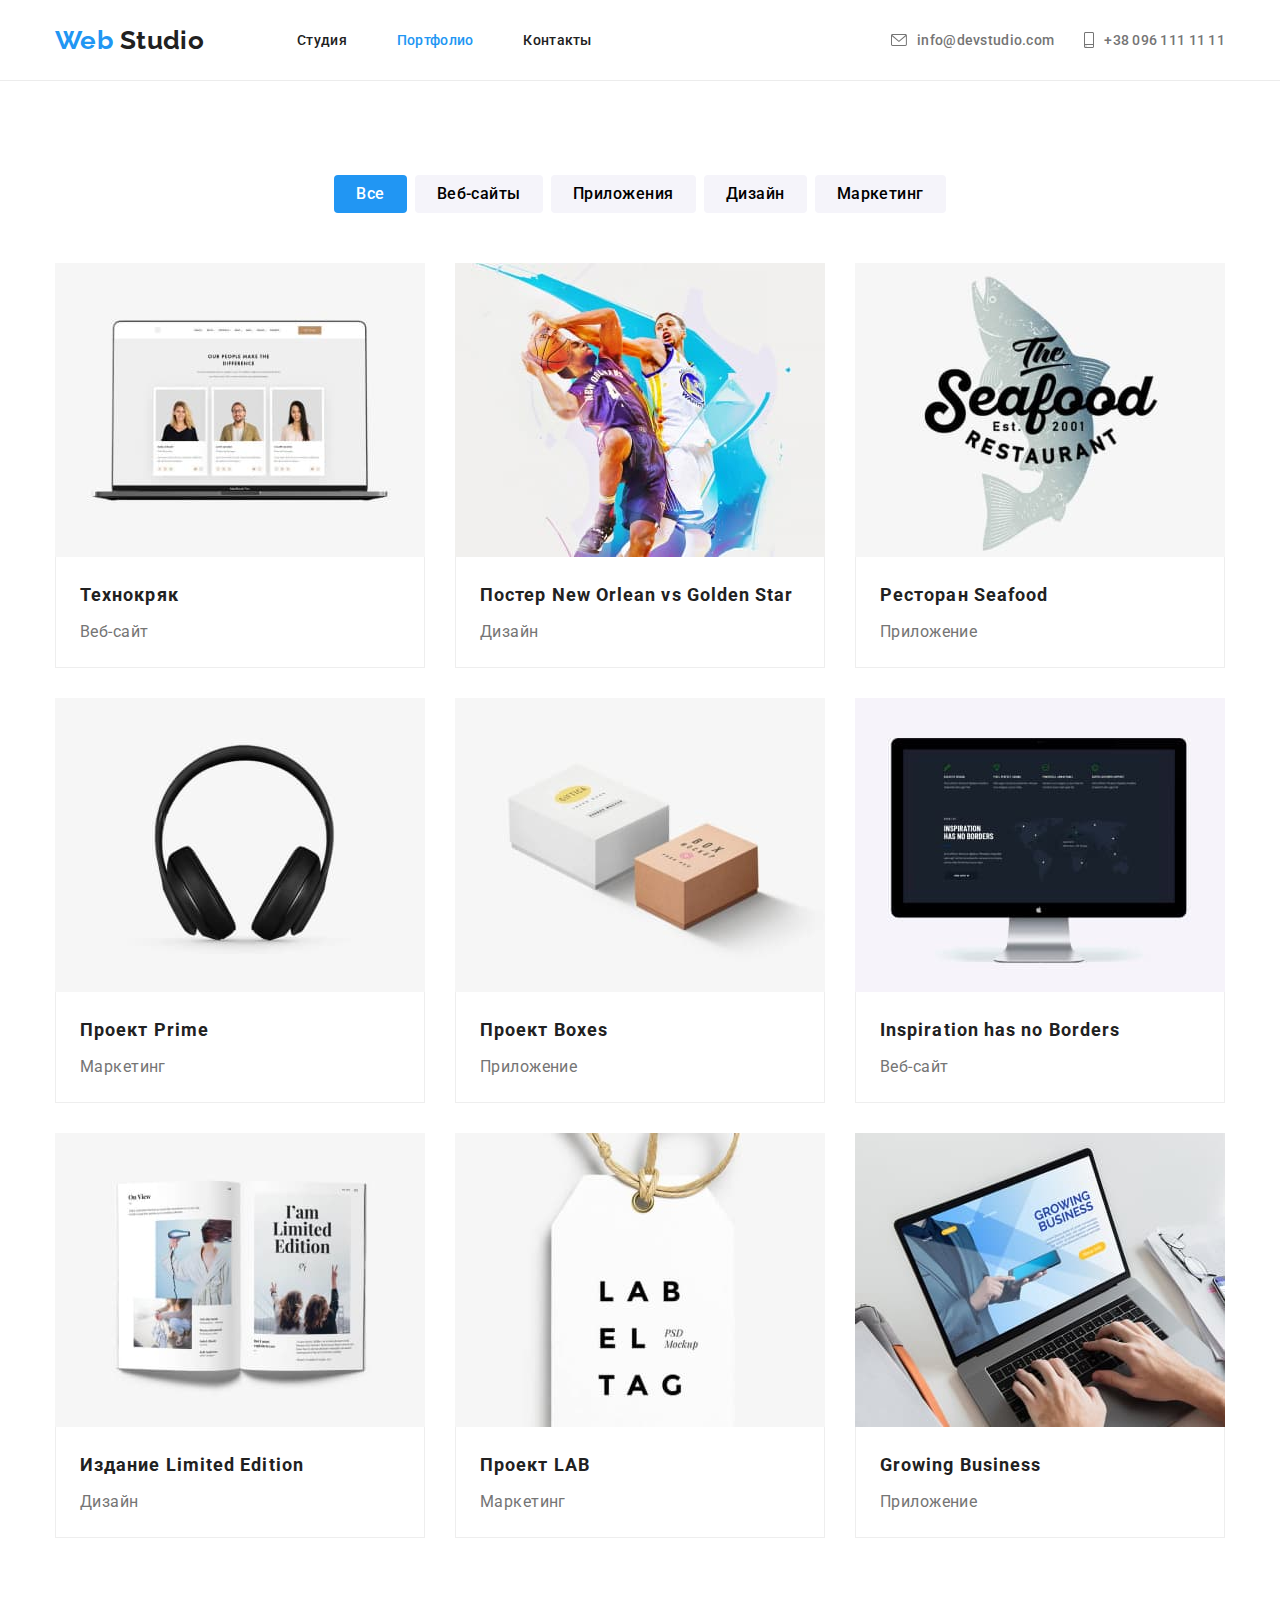
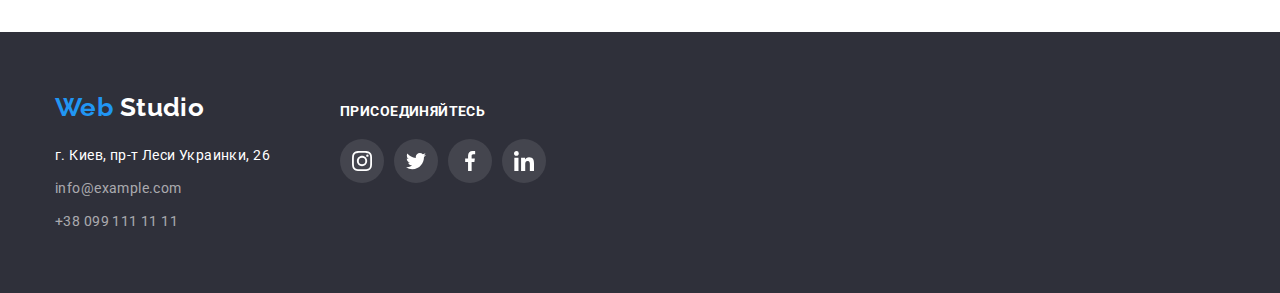
==== portfolio.html @ fd0c1992 "Initial commit" ====
<!DOCTYPE html>
<html lang="ru">
	<head>
		<meta charset="UTF-8" />
		<meta http-equiv="X-UA-Compatible" content="IE=edge" />
		<meta name="viewport" content="width=device-width, initial-scale=1.0" />
		<title>Portfolio</title>
		<!-- Fonts -->
		<link rel="preconnect" href="https://fonts.googleapis.com" />
		<link rel="preconnect" href="https://fonts.gstatic.com" crossorigin />
		<link
			href="https://fonts.googleapis.com/css2?family=Raleway:wght@700&family=Roboto:wght@400;500;700;900&display=swap"
			rel="stylesheet"
		/>
		<!-- Fonts -->
		<!-- Normalize! -->
		<link
			rel="stylesheet"
			href="https://cdnjs.cloudflare.com/ajax/libs/modern-normalize/1.1.0/modern-normalize.min.css"
		/>
		<!-- Normalize! -->
		<link rel="stylesheet" href="./css/styles.css" />
	</head>

	<body>
		<header class="header">
			<div class="container header-container">
				<a class="logo link" href="./index.html">
					<span class="logo-accent">Web</span>
					Studio
				</a>
				<nav class="header-nav">
					<ul class="header-list list">
						<li class="header-item">
							<a class="header-link link" href="./index.html">Студия</a>
						</li>
						<li class="header-item">
							<a class="header-link header-link-porfolio link" href="./portfolio.html">Портфолио</a>
						</li>
						<li class="header-item"><a class="header-link link" href="#">Контакты</a></li>
					</ul>
				</nav>
				<ul class="header-list-contacts list">
					<li class="headear-item-icons">
						<a class="header-contacts link" href="mailto:info@devstudio.com">
							<svg class="icons-contacts" width="16" height="12">
								<use href="./images/icons/icons.svg#mail"></use>
							</svg>
							info@devstudio.com
						</a>
					</li>
					<li class="headear-item-icons">
						<a class="header-contacts link" href="tel:+380961111111">
							<svg class="icons-contacts" width="10" height="16">
								<use href="./images/icons/icons.svg#telephone"></use>
							</svg>
							+38 096 111 11 11
						</a>
					</li>
				</ul>
			</div>
		</header>
		<main>
			<section class="section">
				<div class="container portfolio-container">
					<h1 class="visually-hidden">Портфолио</h1>
					<ul class="list portfolio-filter-container">
						<li class="portfolio-filter">
							<button class="portfolio-filter-btn portfolio-filter-btn-accent" type="button">Все</button>
						</li>
						<li class="portfolio-filter">
							<button class="portfolio-filter-btn" type="button">Веб-сайты</button>
						</li>
						<li class="portfolio-filter">
							<button class="portfolio-filter-btn" type="button">Приложения</button>
						</li>
						<li class="portfolio-filter">
							<button class="portfolio-filter-btn" type="button">Дизайн</button>
						</li>
						<li class="portfolio-filter">
							<button class="portfolio-filter-btn" type="button">Маркетинг</button>
						</li>
					</ul>
					<ul class="list portfolio-list-container">
						<li class="">
							<a class="link portfolio-link" href="">
								<img src="./images/portfolio/techno.jpg" alt="Технокряк" width="370" />
								<div class="portfolio-item-container">
									<h2 class="portfolio-item-uppertitle">Технокряк</h2>
									<p class="portfolio-item-txt">Веб-сайт</p>
								</div>
							</a>
						</li>
						<li class="">
							<a class="link portfolio-link" href="">
								<img src="./images/portfolio/poster.jpg" alt="Постер New Orlean vs Golden Star" width="370" />
								<div class="portfolio-item-container">
									<h2 class="portfolio-item-uppertitle">Постер New Orlean vs Golden Star</h2>
									<p class="portfolio-item-txt">Дизайн</p>
								</div>
							</a>
						</li>
						<li class="">
							<a class="link portfolio-link" href="">
								<img src="./images/portfolio/rest.jpg" alt="Ресторан Seafood" width="370" />
								<div class="portfolio-item-container">
									<h2 class="portfolio-item-uppertitle">Ресторан Seafood</h2>
									<p class="portfolio-item-txt">Приложение</p>
								</div>
							</a>
						</li>
						<li class="">
							<a class="link portfolio-link" href="">
								<img src="./images/portfolio/projprime.jpg" alt="Проект Prime" width="370" />
								<div class="portfolio-item-container">
									<h2 class="portfolio-item-uppertitle">Проект Prime</h2>
									<p class="portfolio-item-txt">Маркетинг</p>
								</div>
							</a>
						</li>
						<li class="">
							<a class="link portfolio-link" href="">
								<img src="./images/portfolio/proj_boxes.jpg" alt="Проект Boxes" width="370" />
								<div class="portfolio-item-container">
									<h2 class="portfolio-item-uppertitle">Проект Boxes</h2>
									<p class="portfolio-item-txt">Приложение</p>
								</div>
							</a>
						</li>
						<li class="">
							<a class="link portfolio-link" href="">
								<img src="./images/portfolio/web.jpg" alt="Inspiration has no Borders" width="370" />
								<div class="portfolio-item-container">
									<h2 class="portfolio-item-uppertitle">Inspiration has no Borders</h2>
									<p class="portfolio-item-txt">Веб-сайт</p>
								</div>
							</a>
						</li>
						<li class="">
							<a class="link portfolio-link" href="">
								<img src="./images/portfolio/lim_edit.jpg" alt="Издание Limited Edition" width="370" />
								<div class="portfolio-item-container">
									<h2 class="portfolio-item-uppertitle">Издание Limited Edition</h2>
									<p class="portfolio-item-txt">Дизайн</p>
								</div>
							</a>
						</li>
						<li class="">
							<a class="link portfolio-link" href="">
								<img src="./images/portfolio/lab.jpg" alt="Проект LAB" width="370" />
								<div class="portfolio-item-container">
									<h2 class="portfolio-item-uppertitle">Проект LAB</h2>
									<p class="portfolio-item-txt">Маркетинг</p>
								</div>
							</a>
						</li>
						<li class="">
							<a class="link portfolio-link" href="">
								<img src="./images/portfolio/grow_bus.jpg" alt="Growing Business" width="370" />
								<div class="portfolio-item-container">
									<h2 class="portfolio-item-uppertitle">Growing Business</h2>
									<p class="portfolio-item-txt">Приложение</p>
								</div>
							</a>
						</li>
					</ul>
				</div>
			</section>
		</main>
		<footer class="footer">
			<div class="container footer-container">
				<div class="footer-addres">
					<a class="logo link logo-footer" href="./index.html">
						<span class="logo-accent">Web</span>
						<span class="logo-accent-footer">Studio</span>
					</a>
					<address>
						<ul class="list addres-list">
							<li class="addres-item">
								<a
									class="link footer-contacts"
									href="https://goo.gl/maps/LrQvVppch2CSXuQx8"
									target="_blank"
									rel="noopener noreferrer"
								>
									г. Киев, пр-т Леси Украинки, 26
								</a>
							</li>
							<li class="addres-item">
								<a class="footer-contacts link" href="mailto:info@example.com">info@example.com</a>
							</li>
							<li class="addres-item">
								<a class="footer-contacts link" href="tel:+380991111111">+38 099 111 11 11</a>
							</li>
						</ul>
					</address>
				</div>
				<div class="footer-socials">
					<p class="footer-socials-title">Присоединяйтесь</p>
					<ul class="list footer-socials-list">
						<li class="footer-socials-item">
							<a
								class="link footer-socials-link"
								target="_blank"
								rel="noopener noreferrer"
								href="https://www.instagram.com/"
								aria-label="Инстаграм"
							>
								<svg class="footers-icons" width="20" height="20">
									<use href="./images/icons/icons.svg#instagram"></use>
								</svg>
							</a>
						</li>
						<li class="footer-socials-item">
							<a
								class="link footer-socials-link"
								target="_blank"
								rel="noopener noreferrer"
								href="https://twitter.com/?lang=ru"
								aria-label="Твиттер"
							>
								<svg class="footers-icons" width="20" height="20">
									<use href="./images/icons/icons.svg#twitter"></use>
								</svg>
							</a>
						</li>
						<li class="footer-socials-item">
							<a
								class="link footer-socials-link"
								target="_blank"
								rel="noopener noreferrer"
								href="https://www.facebook.com/"
								aria-label="Фейсбук"
							>
								<svg class="footers-icons" width="20" height="20">
									<use href="./images/icons/icons.svg#facebook"></use>
								</svg>
							</a>
						</li>
						<li class="footer-socials-item">
							<a
								class="link footer-socials-link"
								target="_blank"
								rel="noopener noreferrer"
								href="https://www.linkedin.com/"
								aria-label="Линкедин"
							>
								<svg class="footers-icons" width="20" height="20">
									<use href="./images/icons/icons.svg#linkedin"></use>
								</svg>
							</a>
						</li>
					</ul>
				</div>
			</div>
		</footer>
	</body>
</html>
---- css/styles.css ----
:root {
  /* fonts */
  --main-font: Roboto, sans-serif;
  --secondary-font: Raleway, sans-serif;

  /* text colors */
  --main-txt-color: #212121;
  --secondary-txt-color: #ffffff;
  --accent-txt-color: #2196f3;
  --paragraph-txt-color: #757575;
  --addres-txt-color: rgba(255, 255, 255, 0.6);

  /* bg coloros */
  --dark-bg-color: #2f303a;
  --light-bg-color: #f5f4fa;
  --accent-bg-color: #2196f3;
  --main-bg-color: #fff;

  /* others */
  --header-line-color: #ececec;
  --hero-btn-hover-color: #188ce8;
  --team-item-bg-color: #ffffff;
  --icons-color: #AFB1B8;
  --icons-hover-colors: white; 
}

body {
  font-family: var(--main-font);
  color: var(--main-txt-color);
  background-color: var(--main-bg-color);
  font-size: 14px;
  letter-spacing: 0.03em;
}

/* reset styles */
.link {
  text-decoration: none;
  color: currentColor;
}

.list {
  list-style: none;
  padding: 0;
  margin: 0;
}

h1,
h2,
h3,
h4,
h5,
h6,
p {
  padding: 0;
  margin: 0;
}

img {
  display: block;
  max-width: 100%;
  height: auto;
}

.section {
  padding-top: 94px;
  padding-bottom: 94px;
  padding-right: 0;
  padding-left: 0;
}

/* base styles */

.logo-accent {
  color: var(--accent-txt-color);
}

.container {
  width: 1200px;
  padding-left: 15px;
  padding-right: 15px;
  margin-left: auto;
  margin-right: auto;

  /* outline: 2px solid red; */
  /* outline-offset: -2px; */
}

.visually-hidden {
  position: absolute;
  width: 1px;
  height: 1px;
  margin: -1px;
  border: 0;
  padding: 0;

  white-space: nowrap;
  clip-path: inset(100%);
  clip: rect(0 0 0 0);
  overflow: hidden;
}

/*====== Header section======== */

.header {
  border-bottom: 1px solid var(--header-line-color);
}

.header-container {
  display: flex;
  align-items: center;
}

.logo {
  margin-right: 93px;

  color: var(--main-txt-color);
  font-weight: 700;
  font-size: 26px;
  line-height: calc(31 / 26);
  font-family: 'Raleway';
}

.header-nav {
  margin-right: auto;
}

.header-list {
  display: flex;
  gap: 50px;
}

.header-link {
  padding-top: 32px;
  padding-bottom: 32px;
  display: block;

  font-weight: 500;
  line-height: calc(16 / 14);
  letter-spacing: 0.02em;
  color: var(--main-txt-color);
}
.header-link:hover,
.header-link:focus {
  color: var(--accent-txt-color);
}
.header-link-studio {
  color: var(--accent-txt-color);
}
.header-link-porfolio {
  color: var(--accent-txt-color);
}

.header-contacts {
  padding-top: 32px;
  padding-bottom: 32px;
  display: flex;
  align-items: center;

  font-weight: 500;
  line-height: calc(16 / 14);
  letter-spacing: 0.02em;
  color: var(--paragraph-txt-color);
}

.header-contacts:hover,
.header-contacts:focus {
  color: var(--accent-txt-color);
}

.headear-item-icons:hover,
.headear-item-icons:focus {
  color: var(--accent-txt-color);
}

.header-list-contacts {
  display: flex;
  gap: 30px;
}

.icons-contacts {
  margin-right: 10px;
  fill: currentColor;
}



/* ========================
===========Studio========== 
===========================*/
/* =======Main section====== */

.hero {
  background-color: var(--dark-bg-color);
  padding-top: 200px;
  padding-bottom: 200px;
  margin-right: auto;
  margin-left: auto;
  max-width: 1600px;

  background-image: linear-gradient(to right, rgb(47, 48, 58, 0.4), rgba(47, 48, 58, 0.4)), url(../images/index/hero.jpg);
  background-repeat: no-repeat;
  background-position: center;
  background-size:cover;
}


.hero-title {
  margin-top: 0;
  margin-bottom: 0;
  margin-right: auto;
  margin-left: auto;
  text-align: center;

  width: 696px;
  font-family: 'Roboto';
  font-weight: 900;
  font-size: 44px;
  line-height: calc(60 / 44);
  letter-spacing: 0.06em;
  text-transform: uppercase;
  color: var(--secondary-txt-color);
}

.hero-btn {
  margin-top: 30px;
  display: flex;
  margin-left: auto;
  margin-right: auto;
  padding-top: 10px;
  padding-bottom: 10px;
  padding-right: 32px;
  padding-left: 32px;
  border: none;

  font-family: 'Roboto';
  font-weight: 700;
  font-size: 16px;
  line-height: calc(30 / 16);
  align-items: center;
  text-align: center;
  letter-spacing: 0.06em;
  color: var(--secondary-txt-color);
  background-color: var(--accent-txt-color);
  cursor: pointer;
  box-shadow: 0px 4px 4px rgba(0, 0, 0, 0.15);
  border-radius: 4px;
}

.hero-btn:hover,
.hero-btn:focus {
  background-color: var(--hero-btn-hover-color);
  box-shadow: 0px 4px 4px rgba(0, 0, 0, 0.15);
  border-radius: 4px;
}

.benefits-list-container {
  display: flex;
  gap: 30px;
}
.benefits-cnt-item {
  width: 270px;
}

.benefits-box-icons {
  display: flex;
  justify-content: center;
  align-items: center;
  width: 270px;
  height: 120px;
  margin-bottom: 30px;
  background-color: var(--light-bg-color);
}


.benefits-icons {
 
  background-color: var(--light-bg-color);
 
}

.advantages-title {
  margin-bottom: 10px;

  line-height: calc(16 / 14);
  font-size: 14px;
  text-transform: uppercase;
  color: var(--main-txt-color);
}

.advantages-uppertitle {
  line-height: calc(24 / 14);
  color: var(--paragraph-txt-color);
}

.about {
  padding-top: 0;
}

.about-list-container {
  display: flex;
  gap: 30px;
}

.about-title {
  margin-bottom: 50px;

  font-size: 36px;
  line-height: calc(42 / 36);
  text-align: center;
}

.team {
  background-color: var(--light-bg-color);
}

.team-title {
  margin-bottom: 50px;

  font-size: 36px;
  line-height: calc(42 / 36);
  text-align: center;
}

.team-list-container {
  display: flex;
  gap: 30px;
}

.team-item {
  background: var(--team-item-bg-color);
  box-shadow: 0px 1px 3px rgba(0, 0, 0, 0.12), 0px 1px 1px rgba(0, 0, 0, 0.14),
    0px 2px 1px rgba(0, 0, 0, 0.2);
  border-radius: 0px 0px 4px 4px;
}

.team-item-container {
  padding-top: 30px;
  padding-bottom: 30px;
  text-align: center;
}

.team-item-uppertitle {
  margin-bottom: 10px;

  font-weight: 500;
  font-size: 16px;
  line-height: calc(19 / 16);
}

.team-item-txt {
  font-size: 16px;
  line-height: calc(19 / 16);
  color: var(--paragraph-txt-color); 
  margin-bottom: 16px;
}



.team-list-icons {
  display: flex;
  justify-content: center;
  align-items: center;
  gap: 10px;
  }

.team-link-icons {
  display: flex;
  width: 44px;
  height: 44px;
  justify-content: center;
  align-items: center;
  color: var(--icons-color);
  border-radius: 50%;
}

.team-link-icons:hover,
.team-link-icons:focus {
  color: var(--icons-hover-colors);
  background-color: var(--accent-bg-color);
} 

.team-icons {
fill: currentColor
}

.clients-title {
  font-style: normal;
  font-size: 36px;
  line-height: calc(42 / 36);
  text-align: center;
  margin-bottom: 50px;
  }

.clients-list {
  display: flex;
  gap: 30px;
}

.clients-link {
  display: flex;
  justify-content: center;
  align-items: center;
  width: 170px;
  height: 92px;
  border: 1px solid #AFB1B8;
  border-radius: 4px;
  color: var(--icons-color);
}

.clients-link:hover,
.clients-link:focus {
  color: var(--accent-txt-color);
  border-color: var(--accent-txt-color);
}

.clients-icons {
  fill: currentColor;
}

/* ========================
===========Studio========== 
===========================*/

/* ========Footer====== */
.footer {
  display: flex;
  justify-content: center;
  background-color: var(--dark-bg-color);
  padding-top: 60px;
  padding-bottom: 60px;
}

.footer-container {
  display: flex;
  align-items: baseline;
}

.footer-addres {
  margin-right: 70px;
}


.logo-accent-footer {
  color: var(--secondary-txt-color);
}

.logo-footer {
  display: block;
  margin-bottom: 20px;
  margin-right: 0;
}

.addres-item {
  font-style: normal;
  font-weight: 400;
  line-height: calc(24 / 14);
  color: var(--secondary-txt-color);
}

.addres-item:not(:last-child) {
  margin-bottom: 9px;
}

.addres-item:not(:first-child) {
  color: var(--addres-txt-color);

}

.footer-contacts:hover,
.footer-contacts:focus {
  color: var(--secondary-txt-color);
}


.footer-socials-title {
  font-weight: 700;
  line-height: calc(16 / 14);
  text-transform: uppercase;
  color: var(--secondary-txt-color);
  margin-bottom: 20px;
}

.footer-socials-list {
  display: flex;
  justify-content: center;
  align-items: baseline;
  gap: 10px;
}

.footer-socials-link {
  display: flex;
  justify-content: center;
  align-items: center;
  width: 44px;
  height: 44px;
  border-radius: 50%;
  background-color: rgba(255, 255, 255, 0.1);
  
  
}

.footer-socials-link:hover,
.footer-socials-link:focus {
  background-color: var(--accent-bg-color);
}

.footers-icons {
fill: #FFFFFF;
}

/* ========================
===========Portfolio========== 
===========================*/

.portfolio-filter-container {
  display: flex;
  justify-content: center;
  gap: 8px;
  margin-bottom: 50px;
}

.portfolio-filter-btn {
  padding-top: 6px;
  padding-right: 22px;
  padding-bottom: 6px;
  padding-left: 22px;

  font-weight: 500;
  font-size: 16px;
  line-height: calc(26 / 16);
  text-align: center;
  background-color: var(--light-bg-color);
  cursor: pointer;
  font-family: var(--main-font);
  border: none;
  border-radius: 4px;
  letter-spacing: 0.03em;
}

.portfolio-filter-btn-accent {
  font-weight: 500;
  font-size: 16px;
  line-height: calc(26 / 16);
  text-align: center;
  color: var(--secondary-txt-color);
  background-color: var(--accent-bg-color);
}
.portfolio-filter-btn:hover,
.portfolio-filter-btn:focus {
  color: var(--secondary-txt-color);
  background-color: var(--accent-bg-color);
  box-shadow: 0px 3px 1px rgba(0, 0, 0, 0.1), 0px 1px 2px rgba(0, 0, 0, 0.08),
    0px 2px 2px rgba(0, 0, 0, 0.12);
}

.portfolio-list-container {
  display: flex;
  flex-wrap: wrap;
  gap: 30px;
}

.portfolio-link {
  display: block;
  }

  .portfolio-link:hover,
  .portfolio-link:focus {
    box-shadow: 0px 1px 1px rgba(0, 0, 0, 0.12), 0px 4px 4px rgba(0, 0, 0, 0.06), 1px 4px 6px rgba(0, 0, 0, 0.16);
  }

.portfolio-item-container {
  border-right: 1px solid #eeeeee;
  border-bottom: 1px solid #eeeeee;
  border-left: 1px solid #eeeeee;
  padding: 20px 24px;
}

.portfolio-item-uppertitle {
  margin-bottom: 4px;

  font-size: 18px;
  line-height: calc(36 / 18);
  letter-spacing: 0.06em;
}

.portfolio-item-txt {
  font-size: 16px;
  line-height: calc(30 / 16);
  color: var(--paragraph-txt-color);
}
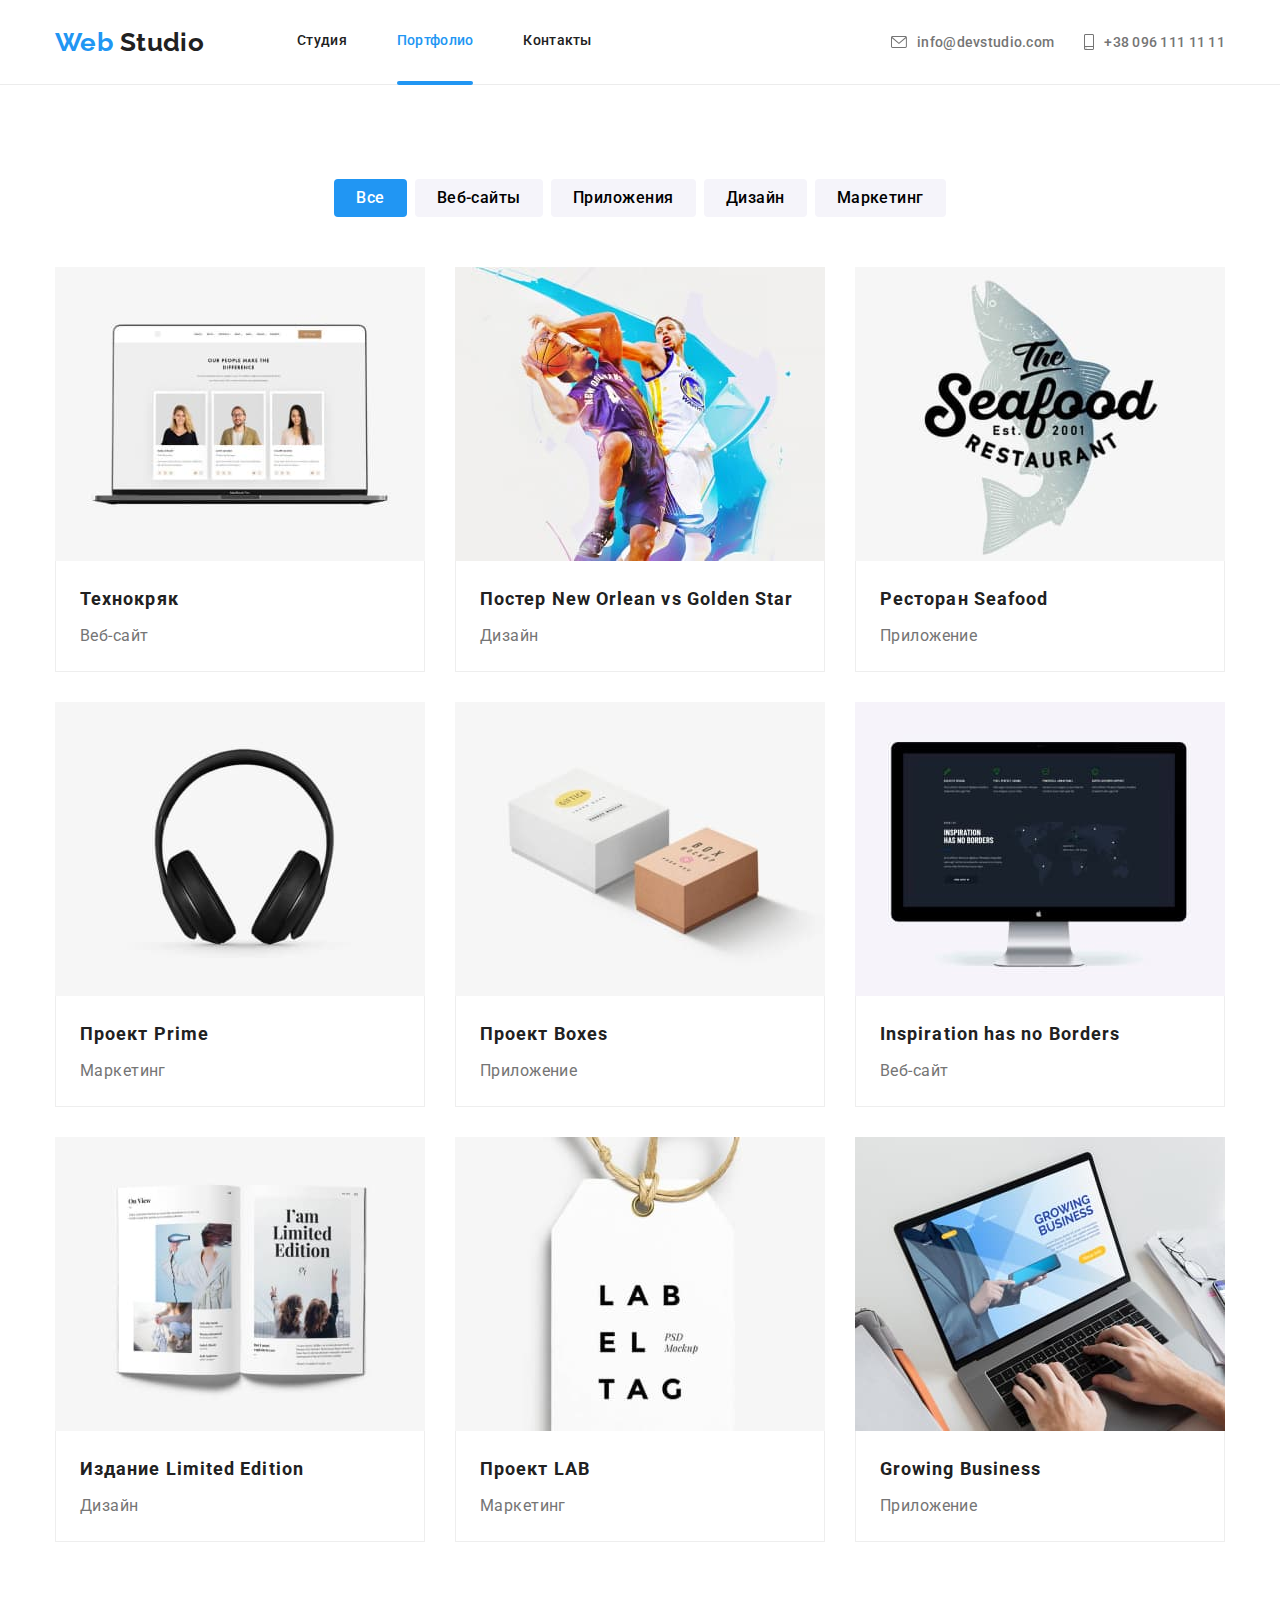
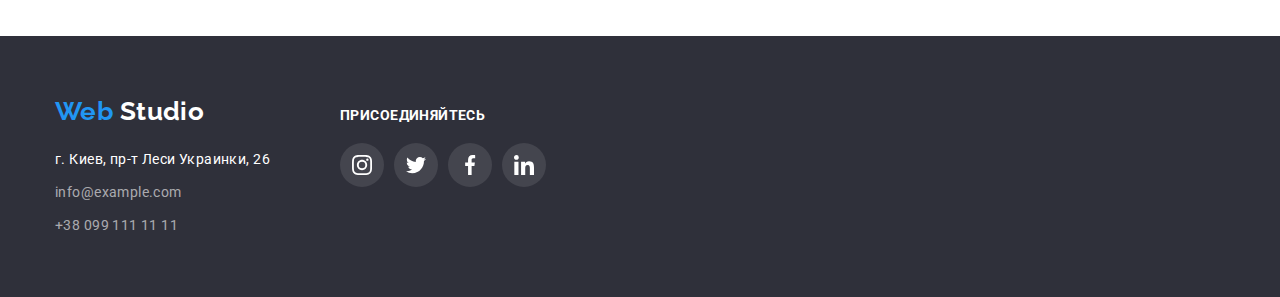
==== commit 10d38bd9: "Выполняет домашнюю работу согласно критериям goit-markup-hw-05" ====
--- a/portfolio.html
+++ b/portfolio.html
@@ -21,8 +21,8 @@
 		<!-- Normalize! -->
 		<link rel="stylesheet" href="./css/styles.css" />
 	</head>
-
 	<body>
+		<!-- Header section -->
 		<header class="header">
 			<div class="container header-container">
 				<a class="logo link" href="./index.html">
@@ -61,6 +61,7 @@
 			</div>
 		</header>
 		<main>
+			<!-- Portfolio filter section -->
 			<section class="section">
 				<div class="container portfolio-container">
 					<h1 class="visually-hidden">Портфолио</h1>
@@ -82,81 +83,153 @@
 						</li>
 					</ul>
 					<ul class="list portfolio-list-container">
-						<li class="">
-							<a class="link portfolio-link" href="">
-								<img src="./images/portfolio/techno.jpg" alt="Технокряк" width="370" />
+						<li class="portfolio-item">
+							<a class="link portfolio-link" href="">
+								<div class="overlay-box">
+									<img src="./images/portfolio/techno.jpg" alt="Технокряк" width="370" />
+									<div class="overlay">
+										<p class="overlay-txt">
+											Ресурс предлагает комплексные предложения с разным уровнем функционала и сервисов. Все это
+											позволит посетителю получить исчерпывающие сведения о&nbspкомпании или частном лице.
+										</p>
+									</div>
+								</div>
 								<div class="portfolio-item-container">
 									<h2 class="portfolio-item-uppertitle">Технокряк</h2>
 									<p class="portfolio-item-txt">Веб-сайт</p>
 								</div>
 							</a>
 						</li>
-						<li class="">
-							<a class="link portfolio-link" href="">
-								<img src="./images/portfolio/poster.jpg" alt="Постер New Orlean vs Golden Star" width="370" />
+						<li class="portfolio-item">
+							<a class="link portfolio-link" href="">
+								<div class="overlay-box">
+									<img src="./images/portfolio/poster.jpg" alt="Постер New Orlean vs Golden Star" width="370" />
+									<div class="overlay">
+										<p class="overlay-txt">
+											Ресурс предлагает комплексные предложения с разным уровнем функционала и сервисов. Все это
+											позволит посетителю получить исчерпывающие сведения о&nbspкомпании или частном лице.
+										</p>
+									</div>
+								</div>
 								<div class="portfolio-item-container">
 									<h2 class="portfolio-item-uppertitle">Постер New Orlean vs Golden Star</h2>
 									<p class="portfolio-item-txt">Дизайн</p>
 								</div>
 							</a>
 						</li>
-						<li class="">
-							<a class="link portfolio-link" href="">
-								<img src="./images/portfolio/rest.jpg" alt="Ресторан Seafood" width="370" />
+						<li class="portfolio-item">
+							<a class="link portfolio-link" href="">
+								<div class="overlay-box">
+									<img src="./images/portfolio/rest.jpg" alt="Ресторан Seafood" width="370" />
+									<div class="overlay">
+										<p class="overlay-txt">
+											Ресурс предлагает комплексные предложения с разным уровнем функционала и сервисов. Все это
+											позволит посетителю получить исчерпывающие сведения о&nbspкомпании или частном лице.
+										</p>
+									</div>
+								</div>
 								<div class="portfolio-item-container">
 									<h2 class="portfolio-item-uppertitle">Ресторан Seafood</h2>
 									<p class="portfolio-item-txt">Приложение</p>
 								</div>
 							</a>
 						</li>
-						<li class="">
-							<a class="link portfolio-link" href="">
-								<img src="./images/portfolio/projprime.jpg" alt="Проект Prime" width="370" />
+						<li class="portfolio-item">
+							<a class="link portfolio-link" href="">
+								<div class="overlay-box">
+									<img src="./images/portfolio/projprime.jpg" alt="Проект Prime" width="370" />
+									<div class="overlay">
+										<p class="overlay-txt">
+											Ресурс предлагает комплексные предложения с разным уровнем функционала и сервисов. Все это
+											позволит посетителю получить исчерпывающие сведения о&nbspкомпании или частном лице.
+										</p>
+									</div>
+								</div>
 								<div class="portfolio-item-container">
 									<h2 class="portfolio-item-uppertitle">Проект Prime</h2>
 									<p class="portfolio-item-txt">Маркетинг</p>
 								</div>
 							</a>
 						</li>
-						<li class="">
-							<a class="link portfolio-link" href="">
-								<img src="./images/portfolio/proj_boxes.jpg" alt="Проект Boxes" width="370" />
+						<li class="portfolio-item">
+							<a class="link portfolio-link" href="">
+								<div class="overlay-box">
+									<img src="./images/portfolio/proj_boxes.jpg" alt="Проект Boxes" width="370" />
+									<div class="overlay">
+										<p class="overlay-txt">
+											Ресурс предлагает комплексные предложения с разным уровнем функционала и сервисов. Все это
+											позволит посетителю получить исчерпывающие сведения о&nbspкомпании или частном лице.
+										</p>
+									</div>
+								</div>
 								<div class="portfolio-item-container">
 									<h2 class="portfolio-item-uppertitle">Проект Boxes</h2>
 									<p class="portfolio-item-txt">Приложение</p>
 								</div>
 							</a>
 						</li>
-						<li class="">
-							<a class="link portfolio-link" href="">
-								<img src="./images/portfolio/web.jpg" alt="Inspiration has no Borders" width="370" />
+						<li class="portfolio-item">
+							<a class="link portfolio-link" href="">
+								<div class="overlay-box">
+									<img src="./images/portfolio/web.jpg" alt="Inspiration has no Borders" width="370" />
+									<div class="overlay">
+										<p class="overlay-txt">
+											Ресурс предлагает комплексные предложения с разным уровнем функционала и сервисов. Все это
+											позволит посетителю получить исчерпывающие сведения о&nbspкомпании или частном лице.
+										</p>
+									</div>
+								</div>
 								<div class="portfolio-item-container">
 									<h2 class="portfolio-item-uppertitle">Inspiration has no Borders</h2>
 									<p class="portfolio-item-txt">Веб-сайт</p>
 								</div>
 							</a>
 						</li>
-						<li class="">
-							<a class="link portfolio-link" href="">
-								<img src="./images/portfolio/lim_edit.jpg" alt="Издание Limited Edition" width="370" />
+						<li class="portfolio-item">
+							<a class="link portfolio-link" href="">
+								<div class="overlay-box">
+									<img src="./images/portfolio/lim_edit.jpg" alt="Издание Limited Edition" width="370" />
+									<div class="overlay">
+										<p class="overlay-txt">
+											Ресурс предлагает комплексные предложения с разным уровнем функционала и сервисов. Все это
+											позволит посетителю получить исчерпывающие сведения о&nbspкомпании или частном лице.
+										</p>
+									</div>
+								</div>
 								<div class="portfolio-item-container">
 									<h2 class="portfolio-item-uppertitle">Издание Limited Edition</h2>
 									<p class="portfolio-item-txt">Дизайн</p>
 								</div>
 							</a>
 						</li>
-						<li class="">
-							<a class="link portfolio-link" href="">
-								<img src="./images/portfolio/lab.jpg" alt="Проект LAB" width="370" />
+						<li class="portfolio-item">
+							<a class="link portfolio-link" href="">
+								<div class="overlay-box">
+									<img src="./images/portfolio/lab.jpg" alt="Проект LAB" width="370" />
+									<div class="overlay">
+										<p class="overlay-txt">
+											Ресурс предлагает комплексные предложения с разным уровнем функционала и сервисов. Все это
+											позволит посетителю получить исчерпывающие сведения о&nbspкомпании или частном лице.
+										</p>
+									</div>
+								</div>
 								<div class="portfolio-item-container">
 									<h2 class="portfolio-item-uppertitle">Проект LAB</h2>
 									<p class="portfolio-item-txt">Маркетинг</p>
 								</div>
 							</a>
 						</li>
-						<li class="">
-							<a class="link portfolio-link" href="">
-								<img src="./images/portfolio/grow_bus.jpg" alt="Growing Business" width="370" />
+						<li class="portfolio-item">
+							<a class="link portfolio-link" href="">
+								<div class="overlay-box">
+									<img src="./images/portfolio/grow_bus.jpg" alt="Growing Business" width="370" />
+									<div class="overlay">
+										<p class="overlay-txt">
+											Ресурс предлагает комплексные предложения с разным уровнем функционала и сервисов. Все это
+											позволит посетителю получить исчерпывающие сведения о&nbspкомпании или частном лице.
+										</p>
+									</div>
+								</div>
 								<div class="portfolio-item-container">
 									<h2 class="portfolio-item-uppertitle">Growing Business</h2>
 									<p class="portfolio-item-txt">Приложение</p>
@@ -167,6 +240,7 @@
 				</div>
 			</section>
 		</main>
+		<!-- Footer section -->
 		<footer class="footer">
 			<div class="container footer-container">
 				<div class="footer-addres">
--- a/css/styles.css
+++ b/css/styles.css
@@ -22,6 +22,7 @@
   --team-item-bg-color: #ffffff;
   --icons-color: #AFB1B8;
   --icons-hover-colors: white; 
+  --animations: 250ms cubic-bezier(0.4, 0, 0.2, 1);
 }
 
 body {
@@ -138,6 +139,8 @@
   line-height: calc(16 / 14);
   letter-spacing: 0.02em;
   color: var(--main-txt-color);
+
+  transition: color var(--animations);
 }
 .header-link:hover,
 .header-link:focus {
@@ -146,9 +149,38 @@
 .header-link-studio {
   color: var(--accent-txt-color);
 }
+
+.header-link-studio::after {
+  display: flex;
+  justify-content: center;
+  align-items: center;
+
+  content: "";
+  background-color: #2196F3;
+  border-radius: 2px;
+  width: 100%;
+  height: 4px;
+
+  transform: translateY(33px);
+} 
+
 .header-link-porfolio {
   color: var(--accent-txt-color);
 }
+
+ .header-link-porfolio::after {
+  display: flex;
+  justify-content: center;
+  align-items: center;
+
+  content: "";
+  background-color: #2196F3;
+  border-radius: 2px;
+  width: 100%;
+  height: 4px;
+
+  transform: translateY(33px);
+} 
 
 .header-contacts {
   padding-top: 32px;
@@ -160,6 +192,8 @@
   line-height: calc(16 / 14);
   letter-spacing: 0.02em;
   color: var(--paragraph-txt-color);
+
+  transition: color var(--animations);
 }
 
 .header-contacts:hover,
@@ -244,6 +278,8 @@
   cursor: pointer;
   box-shadow: 0px 4px 4px rgba(0, 0, 0, 0.15);
   border-radius: 4px;
+
+  transition: background-color var(--animations), box-shadow var(--animations), border-radius var(--animations);
 }
 
 .hero-btn:hover,
@@ -296,17 +332,45 @@
   padding-top: 0;
 }
 
-.about-list-container {
-  display: flex;
-  gap: 30px;
-}
-
 .about-title {
   margin-bottom: 50px;
 
   font-size: 36px;
   line-height: calc(42 / 36);
   text-align: center;
+}
+
+.about-list-container {
+  display: flex;
+  gap: 30px;
+}
+
+.about-item {
+  position: relative;
+}
+
+.overlay-about {
+  display: flex;
+  justify-content: center;
+  align-items: center;
+
+  position: absolute;
+  bottom: 0;
+  left: 0;
+
+  width: 100%;
+  height: 70px;
+
+  background-color: rgba(47, 48, 58, 0.8);
+}
+
+.overlay-about-txt {
+  
+
+  line-height: calc(16 / 14);
+  text-align: center;
+  text-transform: uppercase;
+  color: var(--secondary-txt-color);
 }
 
 .team {
@@ -371,6 +435,8 @@
   align-items: center;
   color: var(--icons-color);
   border-radius: 50%;
+
+  transition: color var(--animations), background-color var(--animations);
 }
 
 .team-link-icons:hover,
@@ -405,6 +471,8 @@
   border: 1px solid #AFB1B8;
   border-radius: 4px;
   color: var(--icons-color);
+
+  transition: color var(--animations), border-color var(--animations) ;
 }
 
 .clients-link:hover,
@@ -466,6 +534,10 @@
 
 }
 
+.footer-contacts {
+  transition: color var(--animations);
+}
+
 .footer-contacts:hover,
 .footer-contacts:focus {
   color: var(--secondary-txt-color);
@@ -495,6 +567,8 @@
   height: 44px;
   border-radius: 50%;
   background-color: rgba(255, 255, 255, 0.1);
+
+  transition: background-color var(--animations);
   
   
 }
@@ -535,6 +609,8 @@
   border: none;
   border-radius: 4px;
   letter-spacing: 0.03em;
+
+  transition: color var(--animations), background-color var(--animations), box-shadow var(--animations) ;
 }
 
 .portfolio-filter-btn-accent {
@@ -559,13 +635,20 @@
   gap: 30px;
 }
 
+.portfolio-item {
+  position: relative;
+}
+
 .portfolio-link {
   display: block;
+  transition: box-shadow var(--animations);
+
   }
 
   .portfolio-link:hover,
   .portfolio-link:focus {
     box-shadow: 0px 1px 1px rgba(0, 0, 0, 0.12), 0px 4px 4px rgba(0, 0, 0, 0.06), 1px 4px 6px rgba(0, 0, 0, 0.16);
+    
   }
 
 .portfolio-item-container {
@@ -588,3 +671,111 @@
   line-height: calc(30 / 16);
   color: var(--paragraph-txt-color);
 }
+
+.overlay-box {
+  position: relative;
+  overflow: hidden;
+}
+
+.overlay {
+  position: absolute;
+  top: 0;
+  left: 0;
+
+  transform: translateY(100%);
+
+  padding-top: 63px;
+  padding-right: 24px;
+  padding-bottom: 63px;
+  padding-left: 24px;
+
+
+  background-color: rgba(33, 150, 243, 0.9);
+  backdrop-filter: blur(3px);
+
+  transition: transform var(--animations);
+}
+
+.portfolio-link:hover .overlay,
+  .portfolio-link:focus .overlay {
+    transform: translateY(0);
+  }
+
+.overlay-txt {
+  font-style: normal;
+  font-size: 18px;
+  line-height: calc(28 / 18);
+  color: var(--secondary-txt-color);
+}
+
+/* Modal window */
+
+.backdrop {
+
+  position: fixed;
+  top: 0;
+  left: 0;
+
+  width: 100%;
+  height: 100%;
+
+  background-color: rgba(0, 0, 0, 0.2);
+
+  opacity: 1;
+  visibility: visible;
+  pointer-events: initial;
+
+  transition: opacity var(--animations), visibility var(--animations);
+  
+}
+
+.backdrop.is-hidden {
+opacity: 0;
+/* visibility:hidden доступность читалкам  */
+visibility: hidden;
+ /*pointer-events: none отменяет клики на элементы  */
+pointer-events: none;
+
+}
+
+.modal {
+  position: relative;
+  top: 50%;
+  left: 50%;
+  transform: translate(-50%, -50%) scale(1) rotate(0);
+
+  width: 528px;
+  height: 581px;
+  
+  background-color: var(--main-bg-color);
+  border-radius: 4px;
+  box-shadow: 0px 1px 3px rgba(0, 0, 0, 0.12), 0px 1px 1px rgba(0, 0, 0, 0.14), 0px 2px 1px rgba(0, 0, 0, 0.2);
+  opacity: 1;
+  transition: transform var(--animations), opacity var(--animations);
+  
+}
+
+.backdrop.is-hidden .modal {
+  transform: translate(-50%, -50%) scale(1.3) rotate(1turn);
+  opacity: 0;
+
+}
+
+.modal-btn {
+  position: absolute;
+  top: 8px;
+  right: 8px;
+
+  border-radius: 50%;
+  border: 1px solid rgba(0, 0, 0, 0.1);
+
+  display: flex;
+  justify-content: center;
+  align-items: center;
+  width: 30px;
+  height: 30px;
+  padding: 0;
+  cursor: pointer;
+  
+}
+
